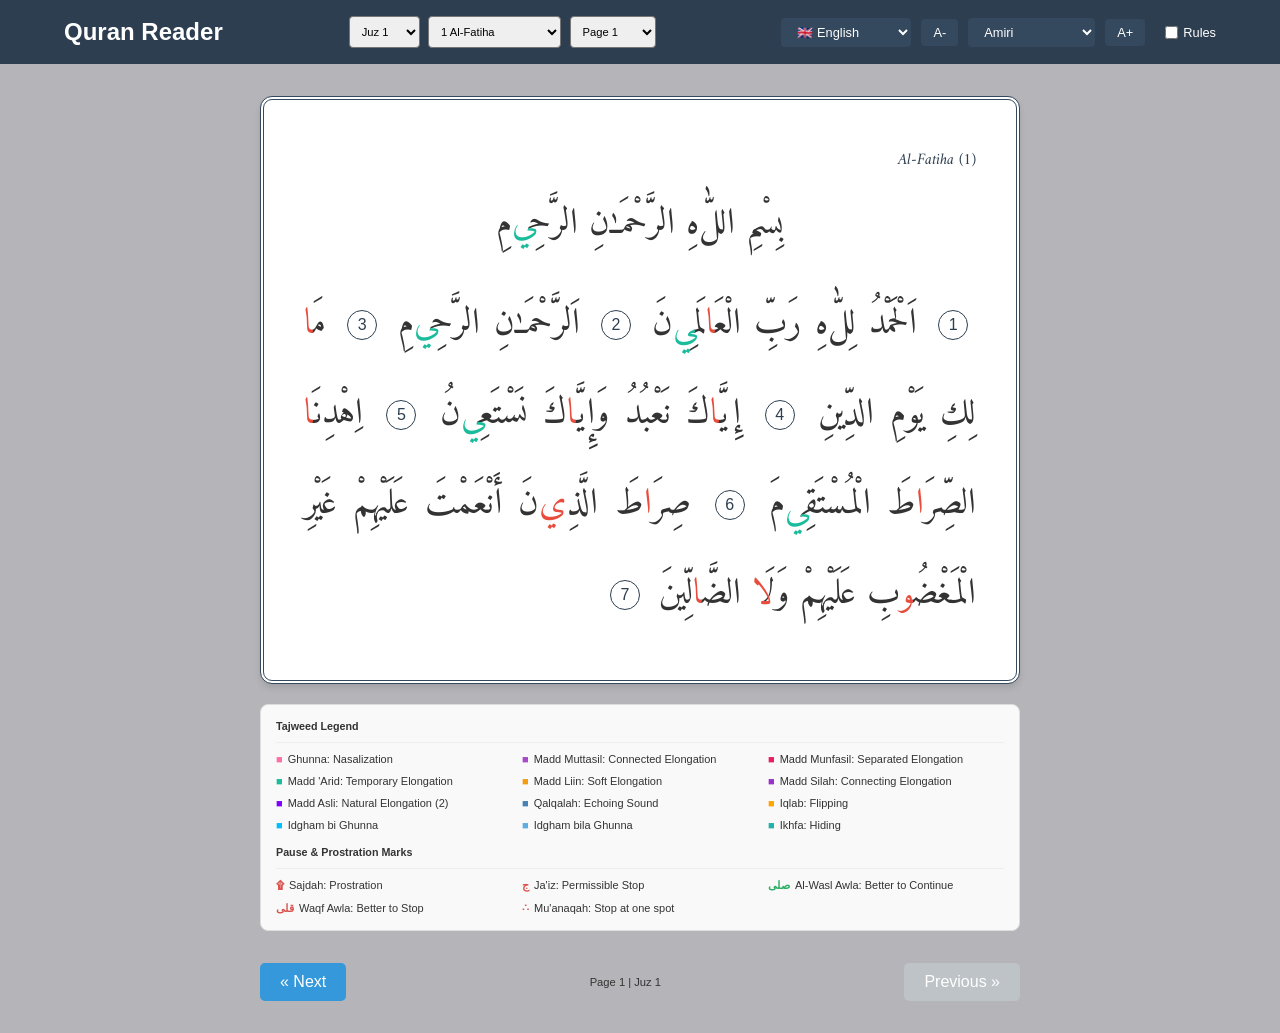
==== i.html @ 85f28890 "first commit" ====
<!DOCTYPE html>
<html lang="en">
<head>
  <meta charset="UTF-8">
  <meta name="viewport" content="width=device-width, initial-scale=1.0">
  <title>Quran Reader</title>
  <link rel="stylesheet" href="style.css">
  <link rel="preconnect" href="https://fonts.googleapis.com">
  <link rel="preconnect" href="https://fonts.gstatic.com" crossorigin>
  <link href="https://fonts.googleapis.com/css2?family=Scheherazade+New:wght@400;700&display=swap" rel="stylesheet">

</head>
<body>

<header class="navbar">
  <div class="logo">Quran Reader</div>
  <nav>
    <select id="juzSelect" title="Select Juz"></select>
    <select id="surahSelect">
      <option>Loading...</option>
    </select>
    <select id="pageSelect" title="Select Page"></select>
  </nav>
</header>

<main class="container">
  <div id="quran-display" class="quran-text">
    <!-- Verses will be loaded here -->
  </div>

  <div class="pagination">
    <button id="prevBtn">Previous Page &raquo;</button>
    <span id="pageInfo"></span>
    <button id="nextBtn">&laquo; Next Page</button>
  </div>
</main>

<script src="page-data.js"></script>
<script src="tr.js"></script>
<script src="q.js"></script>
<script src="script.js"></script>
</body>
</html>
---- style.css ----
/* Basic Reset */
* {
  margin: 0;
  padding: 0;
  box-sizing: border-box;
}

body {
  background-color: #b4b4b9;
  color: #333;
  font-family: 'Segoe UI', Tahoma, Geneva, Verdana, sans-serif;
}

/* Flexbox Navbar */
.navbar {
  display: flex;
  justify-content: space-between;
  align-items: center;
  padding: 1rem 5%;
  background-color: #2c3e50;
  color: white;
}

.logo {
  font-size: 1.5rem;
  font-weight: bold;
}

#surahSelect, #juzSelect, #pageSelect {
  padding: 8px;
  border-radius: 4px;
  font-size: .7rem;
  margin: 0 2px;
}

/* Settings Controls */
.settings-container {
  display: flex;
  align-items: center;
  gap: 10px;
}

.settings-container button, .settings-container select {
  padding: 6px 12px;
  border-radius: 4px;
  border: none;
  font-size: 0.8rem;
  cursor: pointer;
  background-color: #34495e;
  color: white;
}

/* Main Container */
.container {
  max-width: 800px;
  margin: 2rem auto;
  padding: 0 20px;
}

/* Quran Text Styling */
.quran-text {
  background: white;
  padding: 40px;
  border-radius: 12px;
  box-shadow: 0 4px 6px rgba(0,0,0,0.1);
  direction: rtl; /* Right-to-left for Arabic */
  text-align: justify; /* Justify for continuous flow */
  min-height: 400px; /* Ensure a consistent height */
  border: 4px double #34495e; /* Classic double border for a framed look */
}

.quran-content {
  line-height: 2.5;
}

.verse-number {
  display: inline-block;
  font-size: 16px;
  color: #2c3e50;
  border: 1px solid #2c3e50;
  border-radius: 50%;
  min-width: 30px;
  height: 30px;
  text-align: center;
  line-height: 28px;
  margin: 0 8px;
  font-family: sans-serif;
  vertical-align: middle;
}

.surah-header {
  font-size: 1.0rem;
  color: #2c3e50;
  font-style: italic;
}

/* Pagination Controls */
.pagination {
  display: flex;
  justify-content: space-between;
  align-items: center;
  margin-top: 2rem;
}

.pagination button {
  padding: 10px 20px;
  border: none;
  background-color: #3498db;
  color: white;
  border-radius: 5px;
  cursor: pointer;
  font-size: 1rem;
}

.pagination button:disabled {
  background-color: #bdc3c7;
  cursor: not-allowed;
}

#pageInfo {
  /*font-weight: bold;*/
  font-size: 0.7rem;
}


/* --- Tajweed Rule Colors --- */
.tajweed-ghunna {
  color: #16a085; /* Green - Nasalization */
}

.tajweed-madd-muttasil {
  color: #A64AC9; /* Purple - Connected Elongation */
}

.tajweed-madd-munfasil {
  color: #E91E63; /* Pink - Separated Elongation */
}

.tajweed-madd-arid {
  color: #1ABC9C; /* Teal - Temporary Elongation */
}

.tajweed-madd-asli {
  color: #e74c3c; /* Lighter Red - Natural Elongation */
}

.tajweed-madd-liin {
  color: #F39C12; /* Orange - Soft Elongation */
}

.tajweed-madd-silah {
  color: #9932CC; /* DarkOrchid - Connecting Elongation */
}

.tajweed-qalqalah {
  color: #2980b9; /* Blue - Echoing */
}

.tajweed-ikhfa {
  color: #d35400; /* Orange - Hiding */
}

.tajweed-idgham-bi-ghunna {
  color: #00BFFF; /* DeepSkyBlue - Merging with nasalization */
}

.tajweed-idgham-bila-ghunna {
  color: #5DADE2; /* Lighter Blue - Merging without nasalization */
}

.tajweed-iqlab {
  color: #8e44ad; /* Purple - Conversion */
}

/* --- Waqf & Sajdah Signs --- */
.waqf-sign {
  font-size: 0.4em;
  top: -2em;
  position: relative;
  padding: 2px;
  opacity: 0;
  transition: opacity 0.3s ease;
  border-radius: 5px;
  border: 1px solid;
  margin-left: 10px;
}

.show-abbreviations .waqf-sign {
  opacity: 1;
}

/* Specific colors for each waqf type */
.waqf-lazim {
  color: #D9534F; /* Red - Mandatory Stop */
}

.waqf-jaiz {
  color: #D9534F; /* Red - Permissible Stop */
}

.waqf-continue {
  color: #27ae60; /* Green - Better to Continue */
}

.waqf-awla {
  color: #D9534F; /* Red - Better to Stop */
}

.waqf-muanaqah {
  color: #D9534F; /* Red - Stop at one spot */
}

.sajdah-sign {
  color: #D9534F; /* Same red for consistency */
  font-weight: bold;
  vertical-align: middle;
}

/* --- Tajweed Abbreviations in Text (Toggled by JS) --- */
[class^="tajweed-"] {
  position: relative;
}

[class^="tajweed-"]::after {
  position: absolute;
  bottom: -5px; /* Position below the letter, accounting for descenders */
  left: 50%;
  transform: translateX(-50%);
  font-size: 9px;
  font-family: sans-serif;
  font-weight: normal;
  opacity: 0;
  transition: opacity 0.3s ease;
  pointer-events: none;
  line-height: 1;
  white-space: nowrap;
}

/* Show abbreviations when toggle is on */
.show-abbreviations [class^="tajweed-"]::after {
  opacity: 0.7;
}

/* Abbreviation content and colors matching their rules */
/* Using CSS variables for dynamic content */
:root {
  --abbr-ghunna: "Gh";
  --abbr-madd-muttasil: "MM";
  --abbr-madd-munfasil: "Mn";
  --abbr-madd-arid: "A";
  --abbr-madd-liin: "ML";
  --abbr-madd-silah: "MS";
  --abbr-madd-asli: "MA";
  --abbr-qalqalah: "Q";
  --abbr-iqlab: "Iq";
  --abbr-idgham-ghunna: "IdG";
  --abbr-idgham-bila: "IdB";
  --abbr-ikhfa: "Ik";
}

.tajweed-ghunna::after {
  content: var(--abbr-ghunna);
  color: #16a085;
}

.tajweed-madd-muttasil::after {
  content: var(--abbr-madd-muttasil);
  color: #A64AC9;
}
.tajweed-madd-munfasil::after {
  content: var(--abbr-madd-munfasil);
  color: #E91E63;
}
.tajweed-madd-arid::after {
  content: var(--abbr-madd-arid);
  color: #1ABC9C;
}
.tajweed-madd-liin::after {
  content: var(--abbr-madd-liin);
  color: #F39C12;
}
.tajweed-madd-silah::after {
  content: var(--abbr-madd-silah);
  color: #9932CC;
}
.tajweed-madd-asli::after {
  content: var(--abbr-madd-asli);
  color: #e74c3c;
}
.tajweed-qalqalah::after {
  content: var(--abbr-qalqalah);
  color: #2980b9;
}
.tajweed-iqlab::after {
  content: var(--abbr-iqlab);
  color: #8e44ad;
}
.tajweed-idgham-bi-ghunna::after {
  content: var(--abbr-idgham-ghunna);
  color: #00BFFF;
}
.tajweed-idgham-bila-ghunna::after {
  content: var(--abbr-idgham-bila);
  color: #5DADE2;
}
.tajweed-ikhfa::after {
  content: var(--abbr-ikhfa);
  color: #d35400;
}

#abbrLabel {
  margin-Left : 5px;
  cursor: pointer;
  font-size: .8rem;
}
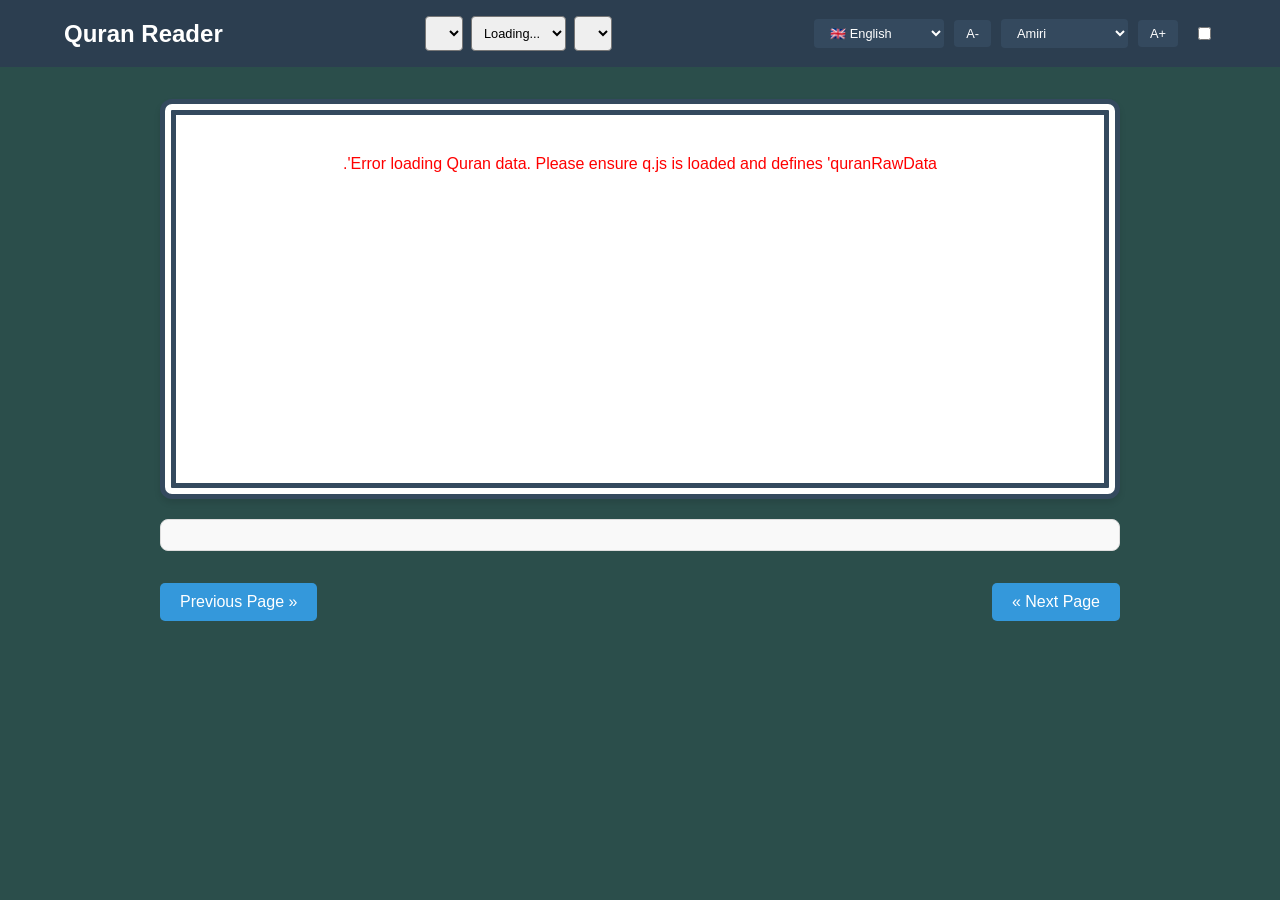
==== commit 67467357: "first commit" ====
--- a/i.html
+++ b/i.html
@@ -35,9 +35,9 @@
   </div>
 </main>
 
-<script src="page-data.js"></script>
 <script src="tr.js"></script>
-<script src="q.js"></script>
+<script src="surahs.js"></script>
+<script src="tajweed.js"></script>
 <script src="script.js"></script>
 </body>
 </html>
--- a/style.css
+++ b/style.css
@@ -6,7 +6,7 @@
 }
 
 body {
-  background-color: #b4b4b9;
+  background-color: #2b4e4b;
   color: #333;
   font-family: 'Segoe UI', Tahoma, Geneva, Verdana, sans-serif;
 }
@@ -29,7 +29,7 @@
 #surahSelect, #juzSelect, #pageSelect {
   padding: 8px;
   border-radius: 4px;
-  font-size: .7rem;
+  font-size: .8rem;
   margin: 0 2px;
 }
 
@@ -52,7 +52,7 @@
 
 /* Main Container */
 .container {
-  max-width: 800px;
+  max-width: 1000px;
   margin: 2rem auto;
   padding: 0 20px;
 }
@@ -66,11 +66,31 @@
   direction: rtl; /* Right-to-left for Arabic */
   text-align: justify; /* Justify for continuous flow */
   min-height: 400px; /* Ensure a consistent height */
-  border: 4px double #34495e; /* Classic double border for a framed look */
+  border: 1rem #34495e double;
 }
 
 .quran-content {
   line-height: 2.5;
+  /* Standard standard ligatures + contextual alternates */
+  font-variant-ligatures: common-ligatures contextual;
+
+  /* Force specific Arabic OpenType features */
+  /* 'mkmk' = Mark to Mark positioning (CRITICAL for stacked diacritics) */
+  /* 'ccmp' = Glyph Composition/Decomposition */
+  font-feature-settings: "kern" 1, "liga" 1, "calt" 1, "mkmk" 1, "ccmp" 1,  "rlig" 1, "mark" 1;
+
+  /* Ensure the browser doesn't try to synthesize bold/italic, which breaks shaping */
+  font-synthesis: none;
+
+  /* Force high-quality text rendering */
+  text-rendering: optimizeLegibility;
+
+  /* 2. Language & Direction (Crucial for shaping) */
+  direction: rtl;
+  unicode-bidi: isolate;
+
+  /* 4. Rendering Stability */
+  -webkit-font-smoothing: antialiased;
 }
 
 .verse-number {
@@ -122,12 +142,19 @@
   font-size: 0.7rem;
 }
 
-
 /* --- Tajweed Rule Colors --- */
 .tajweed-ghunna {
   color: #16a085; /* Green - Nasalization */
 }
 
+.tajweed-ghunna-ikhfa-shafawi {
+  color: #16a085; /* Green - Nasalization */
+}
+
+.tajweed-ghunna-idgam-mithlayn {
+  color: #16a085; /* Green - Nasalization */
+}
+
 .tajweed-madd-muttasil {
   color: #A64AC9; /* Purple - Connected Elongation */
 }
@@ -148,8 +175,8 @@
   color: #F39C12; /* Orange - Soft Elongation */
 }
 
-.tajweed-madd-silah {
-  color: #9932CC; /* DarkOrchid - Connecting Elongation */
+.tajweed-madd-lazim {
+  color: #c0392b;
 }
 
 .tajweed-qalqalah {
@@ -172,20 +199,39 @@
   color: #8e44ad; /* Purple - Conversion */
 }
 
+.tajweed-qasr {
+  color: #b4b4b9;
+}
+
+.tajweed-silah {
+  color: #7ea24b;
+}
+
+.tajweed-madd-silah {
+  color: #9932CC;
+}
+
+.tajweed-ikhfa-shafawi {
+  color: #e67e22; /* Orange */
+}
+
 /* --- Waqf & Sajdah Signs --- */
 .waqf-sign {
-  font-size: 0.4em;
-  top: -2em;
+  font-size: 0.75em;
   position: relative;
-  padding: 2px;
-  opacity: 0;
-  transition: opacity 0.3s ease;
-  border-radius: 5px;
-  border: 1px solid;
-  margin-left: 10px;
-}
-
-.show-abbreviations .waqf-sign {
+  font-family: 'Amiri', 'Traditional Arabic', serif;
+}
+
+/* Specific colors based on your legend */
+.waqf-lazim, .waqf-awla, .waqf-jaiz, .waqf-muanaqah {
+  color: red; /* Stopping signs in Red */
+}
+
+.waqf-continue {
+  color: green; /* Sila (Better to continue) in Green */
+}
+
+.show-abbreviations {
   opacity: 1;
 }
 
@@ -226,7 +272,7 @@
   bottom: -5px; /* Position below the letter, accounting for descenders */
   left: 50%;
   transform: translateX(-50%);
-  font-size: 9px;
+  font-size: .5rem;
   font-family: sans-serif;
   font-weight: normal;
   opacity: 0;
@@ -249,13 +295,15 @@
   --abbr-madd-munfasil: "Mn";
   --abbr-madd-arid: "A";
   --abbr-madd-liin: "ML";
-  --abbr-madd-silah: "MS";
+  --abbr-madd-silah: "S";
+  --abbr-madd-lazim: "Lz";
   --abbr-madd-asli: "MA";
   --abbr-qalqalah: "Q";
   --abbr-iqlab: "Iq";
   --abbr-idgham-ghunna: "IdG";
   --abbr-idgham-bila: "IdB";
   --abbr-ikhfa: "Ik";
+  --abbr-qasr: "Qsr";
 }
 
 .tajweed-ghunna::after {
@@ -263,6 +311,16 @@
   color: #16a085;
 }
 
+.tajweed-ghunna-ikhfa-shafawi::after {
+  content: attr(data-label);
+  color: #16a085;
+}
+
+.tajweed-ghunna-idgam-mithlayn::after {
+  content: attr(data-label);
+  color: #16a085;
+}
+
 .tajweed-madd-muttasil::after {
   content: var(--abbr-madd-muttasil);
   color: #A64AC9;
@@ -283,6 +341,11 @@
   content: var(--abbr-madd-silah);
   color: #9932CC;
 }
+
+.tajweed-madd-lazim::after {
+  content: var(--abbr-madd-lazim);
+  color: #c0392b;
+}
 .tajweed-madd-asli::after {
   content: var(--abbr-madd-asli);
   color: #e74c3c;
@@ -306,6 +369,20 @@
 .tajweed-ikhfa::after {
   content: var(--abbr-ikhfa);
   color: #d35400;
+}
+
+.tajweed-qasr::after {
+  content: var(--abbr-qasr);
+  color: inherit;
+}
+
+.tajweed-silah::after {
+  content: attr(data-label);
+}
+
+.tajweed-ikhfa-shafawi::after {
+  content: attr(data-label);
+  color: orange;
 }
 
 #abbrLabel {
@@ -313,3 +390,15 @@
   cursor: pointer;
   font-size: .8rem;
 }
+
+.silent-letter {
+  color: #b4b4b9;
+}
+
+#tajweed-legend {
+  margin-top: 20px;
+  padding: 15px;
+  border: 1px solid #ddd;
+  border-radius: 8px;
+  background-color: #f9f9f9;
+}
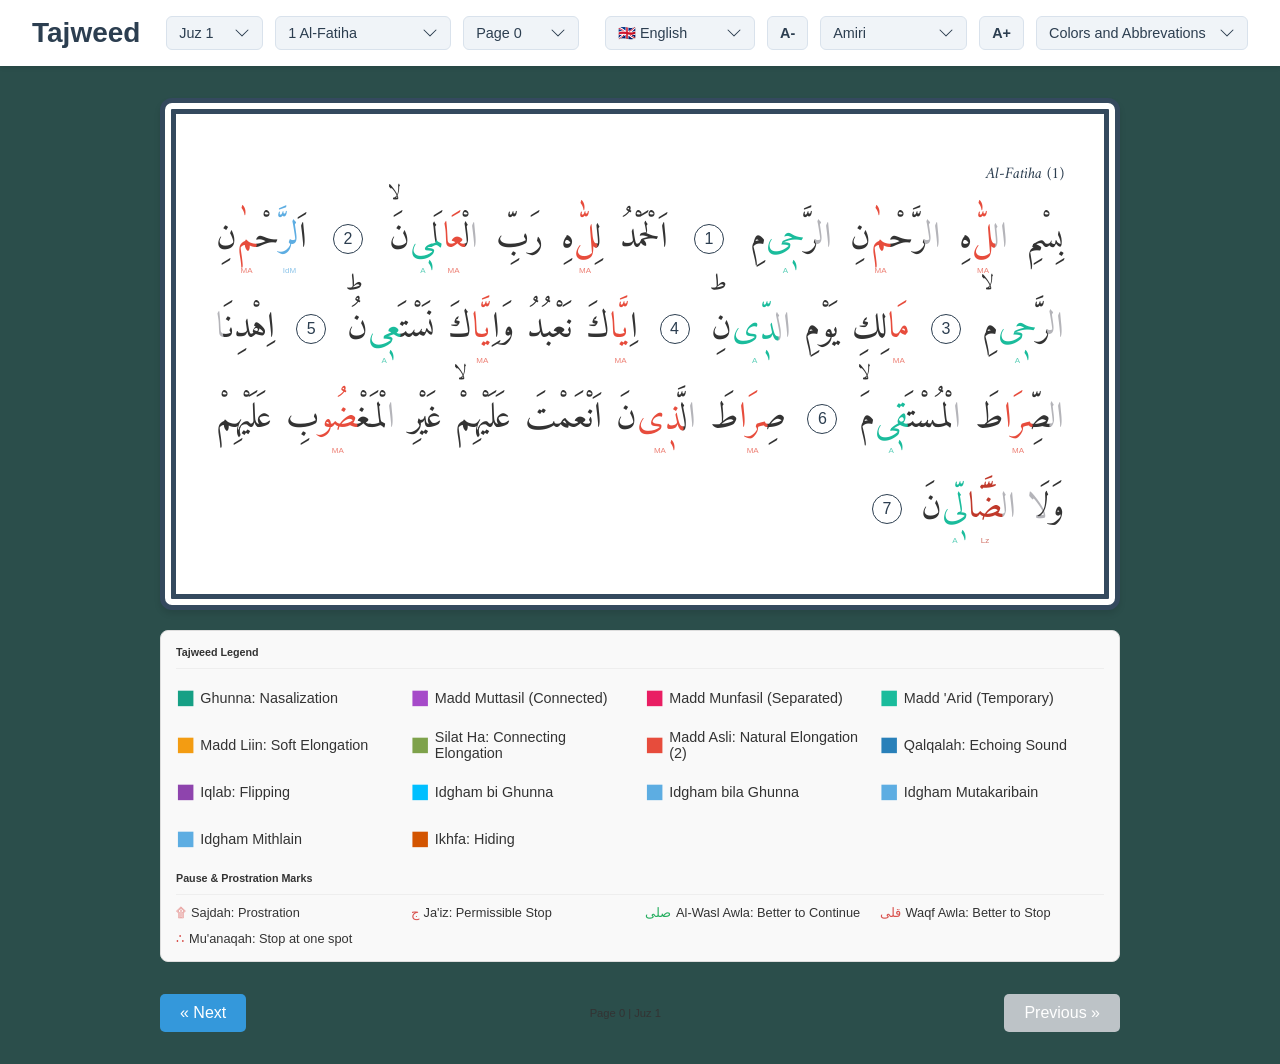
==== commit de64b7d0: "init" ====
--- a/i.html
+++ b/i.html
@@ -3,7 +3,7 @@
 <head>
   <meta charset="UTF-8">
   <meta name="viewport" content="width=device-width, initial-scale=1.0">
-  <title>Quran Reader</title>
+  <title>Quran</title>
   <link rel="stylesheet" href="style.css">
   <link rel="preconnect" href="https://fonts.googleapis.com">
   <link rel="preconnect" href="https://fonts.gstatic.com" crossorigin>
@@ -13,7 +13,7 @@
 <body>
 
 <header class="navbar">
-  <div class="logo">Quran Reader</div>
+  <div class="logo" id="appTitle">Quran</div>
   <nav>
     <select id="juzSelect" title="Select Juz"></select>
     <select id="surahSelect">
--- a/style.css
+++ b/style.css
@@ -11,43 +11,76 @@
   font-family: 'Segoe UI', Tahoma, Geneva, Verdana, sans-serif;
 }
 
-/* Flexbox Navbar */
+/* --- Navbar --- */
 .navbar {
   display: flex;
   justify-content: space-between;
   align-items: center;
-  padding: 1rem 5%;
-  background-color: #2c3e50;
-  color: white;
-}
-
-.logo {
-  font-size: 1.5rem;
-  font-weight: bold;
-}
-
-#surahSelect, #juzSelect, #pageSelect {
-  padding: 8px;
-  border-radius: 4px;
-  font-size: .8rem;
-  margin: 0 2px;
-}
-
-/* Settings Controls */
-.settings-container {
+  padding: 1rem 2rem;
+  background-color: #ffffff;
+  color: #2c3e50;
+  box-shadow: 0 2px 4px rgba(0, 0, 0, 0.1);
+  position: sticky;
+  top: 0;
+  z-index: 1000;
+  flex-wrap: wrap; /* For responsiveness */
+  gap: 1rem;
+}
+
+.navbar .logo {
+  font-size: 1.75rem;
+  font-weight: 700;
+  color: #2c3e50;
+}
+
+.navbar nav,
+.navbar .settings-container {
   display: flex;
   align-items: center;
-  gap: 10px;
-}
-
-.settings-container button, .settings-container select {
-  padding: 6px 12px;
-  border-radius: 4px;
-  border: none;
-  font-size: 0.8rem;
+  gap: 0.75rem;
+  flex-wrap: wrap; /* Allow controls to wrap on smaller screens */
+}
+
+/* Common style for all selects and buttons in navbar */
+.navbar select,
+.navbar button {
+  background-color: #f0f4f8;
+  color: #2c3e50;
+  border: 1px solid #d9e2ec;
+  border-radius: 6px;
+  padding: 0.5rem 0.75rem;
+  font-size: 0.9rem;
+  font-family: inherit;
   cursor: pointer;
-  background-color: #34495e;
-  color: white;
+  transition: background-color 0.2s ease, box-shadow 0.2s ease, border-color 0.2s ease;
+  -webkit-appearance: none;
+   -moz-appearance: none;
+        appearance: none;
+}
+
+.navbar select {
+    background-image: url("data:image/svg+xml,%3Csvg xmlns='http://www.w3.org/2000/svg' width='16' height='16' fill='%232c3e50' viewBox='0 0 16 16'%3E%3Cpath fill-rule='evenodd' d='M1.646 4.646a.5.5 0 0 1 .708 0L8 10.293l5.646-5.647a.5.5 0 0 1 .708.708l-6 6a.5.5 0 0 1-.708 0l-6-6a.5.5 0 0 1 0-.708z'/%3E%3C/svg%3E");
+    background-repeat: no-repeat;
+    background-position: right 0.75rem center;
+    padding-right: 2.5rem; /* Make space for arrow */
+}
+
+.navbar select:hover,
+.navbar button:hover {
+  background-color: #e4e9f0;
+  border-color: #c8d3e0;
+}
+
+.navbar select:focus,
+.navbar button:focus {
+  outline: none;
+  box-shadow: 0 0 0 3px rgba(44, 62, 80, 0.2);
+  border-color: #3498db;
+}
+
+/* Specific button styles */
+.navbar button {
+  font-weight: 600;
 }
 
 /* Main Container */
@@ -160,7 +193,7 @@
 }
 
 .tajweed-madd-munfasil {
-  color: #E91E63; /* Pink - Separated Elongation */
+  color: #e290ab; /* Pink - Separated Elongation */
 }
 
 .tajweed-madd-arid {
@@ -184,7 +217,7 @@
 }
 
 .tajweed-ikhfa {
-  color: #d35400; /* Orange - Hiding */
+  color: #d0a386; /* Orange - Hiding */
 }
 
 .tajweed-idgham-bi-ghunna {
@@ -195,6 +228,14 @@
   color: #5DADE2; /* Lighter Blue - Merging without nasalization */
 }
 
+.tajweed-idgham-mutakaribain {
+  color: #5DADE2;
+}
+
+.tajweed-idgham-mithlain {
+  color: #5DADE2;
+}
+
 .tajweed-iqlab {
   color: #8e44ad; /* Purple - Conversion */
 }
@@ -203,12 +244,8 @@
   color: #b4b4b9;
 }
 
-.tajweed-silah {
+.tajweed-silat-ha {
   color: #7ea24b;
-}
-
-.tajweed-madd-silah {
-  color: #9932CC;
 }
 
 .tajweed-ikhfa-shafawi {
@@ -295,13 +332,15 @@
   --abbr-madd-munfasil: "Mn";
   --abbr-madd-arid: "A";
   --abbr-madd-liin: "ML";
-  --abbr-madd-silah: "S";
+  --abbr-silat-ha: "S";
   --abbr-madd-lazim: "Lz";
   --abbr-madd-asli: "MA";
   --abbr-qalqalah: "Q";
   --abbr-iqlab: "Iq";
   --abbr-idgham-ghunna: "IdG";
   --abbr-idgham-bila: "IdB";
+  --abbr-idgham-mutakaribain: "IdM";
+  --abbr-idgham-mithlain: "Idm";
   --abbr-ikhfa: "Ik";
   --abbr-qasr: "Qsr";
 }
@@ -337,9 +376,9 @@
   content: var(--abbr-madd-liin);
   color: #F39C12;
 }
-.tajweed-madd-silah::after {
-  content: var(--abbr-madd-silah);
-  color: #9932CC;
+.tajweed-silat-ha::after {
+  content: var(--abbr-silat-ha);
+  color: #7ea24b;
 }
 
 .tajweed-madd-lazim::after {
@@ -366,6 +405,16 @@
   content: var(--abbr-idgham-bila);
   color: #5DADE2;
 }
+.tajweed-idgham-mutakaribain::after {
+  content: var(--abbr-idgham-mutakaribain);
+  color: #5DADE2;
+}
+
+.tajweed-idgham-mithlain::after {
+  content: var(--abbr-idgham-mithlain);
+  color: #5DADE2;
+}
+
 .tajweed-ikhfa::after {
   content: var(--abbr-ikhfa);
   color: #d35400;
@@ -374,10 +423,6 @@
 .tajweed-qasr::after {
   content: var(--abbr-qasr);
   color: inherit;
-}
-
-.tajweed-silah::after {
-  content: attr(data-label);
 }
 
 .tajweed-ikhfa-shafawi::after {
@@ -392,7 +437,12 @@
 }
 
 .silent-letter {
-  color: #b4b4b9;
+  color: #b4b4b9 !important;
+}
+
+/* If a silent letter ever ends up with an abbreviation pseudo-element, suppress it */
+.silent-letter::after {
+  content: none !important;
 }
 
 #tajweed-legend {
@@ -402,3 +452,7 @@
   border-radius: 8px;
   background-color: #f9f9f9;
 }
+
+.hidden-char {
+    display: none;
+}
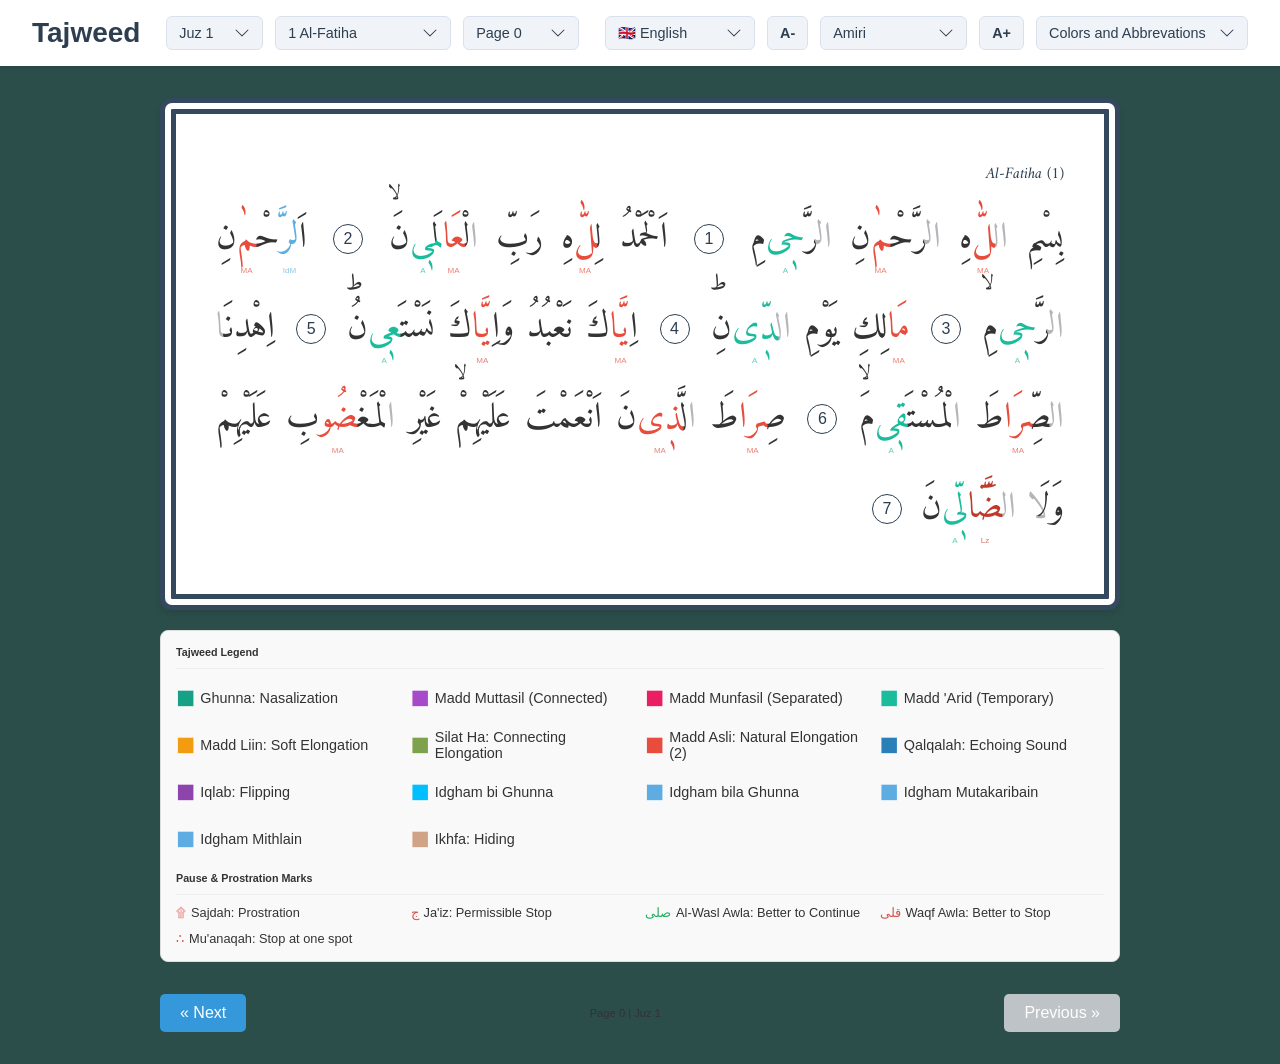
==== commit 3f00e297: "init" ====
--- a/i.html
+++ b/i.html
@@ -1,38 +1,38 @@
 <!DOCTYPE html>
 <html lang="en">
 <head>
-  <meta charset="UTF-8">
-  <meta name="viewport" content="width=device-width, initial-scale=1.0">
-  <title>Quran</title>
-  <link rel="stylesheet" href="style.css">
-  <link rel="preconnect" href="https://fonts.googleapis.com">
-  <link rel="preconnect" href="https://fonts.gstatic.com" crossorigin>
-  <link href="https://fonts.googleapis.com/css2?family=Scheherazade+New:wght@400;700&display=swap" rel="stylesheet">
+    <meta charset="UTF-8">
+    <meta name="viewport" content="width=device-width, initial-scale=1.0">
+    <title>Quran</title>
+    <link rel="stylesheet" href="style.css">
+    <link rel="preconnect" href="https://fonts.googleapis.com">
+    <link rel="preconnect" href="https://fonts.gstatic.com" crossorigin>
+    <link href="https://fonts.googleapis.com/css2?family=Scheherazade+New:wght@400;700&display=swap" rel="stylesheet">
 
 </head>
 <body>
 
 <header class="navbar">
-  <div class="logo" id="appTitle">Quran</div>
-  <nav>
-    <select id="juzSelect" title="Select Juz"></select>
-    <select id="surahSelect">
-      <option>Loading...</option>
-    </select>
-    <select id="pageSelect" title="Select Page"></select>
-  </nav>
+    <div class="logo" id="appTitle">Quran</div>
+    <nav>
+        <select id="juzSelect" title="Select Juz"></select>
+        <select id="surahSelect">
+            <option>Loading...</option>
+        </select>
+        <select id="pageSelect" title="Select Page"></select>
+    </nav>
 </header>
 
 <main class="container">
-  <div id="quran-display" class="quran-text">
-    <!-- Verses will be loaded here -->
-  </div>
+    <div id="quran-display" class="quran-text">
+        <!-- Verses will be loaded here -->
+    </div>
 
-  <div class="pagination">
-    <button id="prevBtn">Previous Page &raquo;</button>
-    <span id="pageInfo"></span>
-    <button id="nextBtn">&laquo; Next Page</button>
-  </div>
+    <div class="pagination">
+        <button id="prevBtn">Previous Page &raquo;</button>
+        <span id="pageInfo"></span>
+        <button id="nextBtn">&laquo; Next Page</button>
+    </div>
 </main>
 
 <script src="tr.js"></script>
--- a/style.css
+++ b/style.css
@@ -1,61 +1,61 @@
 /* Basic Reset */
 * {
-  margin: 0;
-  padding: 0;
-  box-sizing: border-box;
+    margin: 0;
+    padding: 0;
+    box-sizing: border-box;
 }
 
 body {
-  background-color: #2b4e4b;
-  color: #333;
-  font-family: 'Segoe UI', Tahoma, Geneva, Verdana, sans-serif;
+    background-color: #2b4e4b;
+    color: #333;
+    font-family: 'Segoe UI', Tahoma, Geneva, Verdana, sans-serif;
 }
 
 /* --- Navbar --- */
 .navbar {
-  display: flex;
-  justify-content: space-between;
-  align-items: center;
-  padding: 1rem 2rem;
-  background-color: #ffffff;
-  color: #2c3e50;
-  box-shadow: 0 2px 4px rgba(0, 0, 0, 0.1);
-  position: sticky;
-  top: 0;
-  z-index: 1000;
-  flex-wrap: wrap; /* For responsiveness */
-  gap: 1rem;
+    display: flex;
+    justify-content: space-between;
+    align-items: center;
+    padding: 1rem 2rem;
+    background-color: #ffffff;
+    color: #2c3e50;
+    box-shadow: 0 2px 4px rgba(0, 0, 0, 0.1);
+    position: sticky;
+    top: 0;
+    z-index: 1000;
+    flex-wrap: wrap; /* For responsiveness */
+    gap: 1rem;
 }
 
 .navbar .logo {
-  font-size: 1.75rem;
-  font-weight: 700;
-  color: #2c3e50;
+    font-size: 1.75rem;
+    font-weight: 700;
+    color: #2c3e50;
 }
 
 .navbar nav,
 .navbar .settings-container {
-  display: flex;
-  align-items: center;
-  gap: 0.75rem;
-  flex-wrap: wrap; /* Allow controls to wrap on smaller screens */
+    display: flex;
+    align-items: center;
+    gap: 0.75rem;
+    flex-wrap: wrap; /* Allow controls to wrap on smaller screens */
 }
 
 /* Common style for all selects and buttons in navbar */
 .navbar select,
 .navbar button {
-  background-color: #f0f4f8;
-  color: #2c3e50;
-  border: 1px solid #d9e2ec;
-  border-radius: 6px;
-  padding: 0.5rem 0.75rem;
-  font-size: 0.9rem;
-  font-family: inherit;
-  cursor: pointer;
-  transition: background-color 0.2s ease, box-shadow 0.2s ease, border-color 0.2s ease;
-  -webkit-appearance: none;
-   -moz-appearance: none;
-        appearance: none;
+    background-color: #f0f4f8;
+    color: #2c3e50;
+    border: 1px solid #d9e2ec;
+    border-radius: 6px;
+    padding: 0.5rem 0.75rem;
+    font-size: 0.9rem;
+    font-family: inherit;
+    cursor: pointer;
+    transition: background-color 0.2s ease, box-shadow 0.2s ease, border-color 0.2s ease;
+    -webkit-appearance: none;
+    -moz-appearance: none;
+    appearance: none;
 }
 
 .navbar select {
@@ -67,390 +67,400 @@
 
 .navbar select:hover,
 .navbar button:hover {
-  background-color: #e4e9f0;
-  border-color: #c8d3e0;
+    background-color: #e4e9f0;
+    border-color: #c8d3e0;
 }
 
 .navbar select:focus,
 .navbar button:focus {
-  outline: none;
-  box-shadow: 0 0 0 3px rgba(44, 62, 80, 0.2);
-  border-color: #3498db;
+    outline: none;
+    box-shadow: 0 0 0 3px rgba(44, 62, 80, 0.2);
+    border-color: #3498db;
 }
 
 /* Specific button styles */
 .navbar button {
-  font-weight: 600;
+    font-weight: 600;
 }
 
 /* Main Container */
 .container {
-  max-width: 1000px;
-  margin: 2rem auto;
-  padding: 0 20px;
+    max-width: 1000px;
+    margin: 2rem auto;
+    padding: 0 20px;
 }
 
 /* Quran Text Styling */
 .quran-text {
-  background: white;
-  padding: 40px;
-  border-radius: 12px;
-  box-shadow: 0 4px 6px rgba(0,0,0,0.1);
-  direction: rtl; /* Right-to-left for Arabic */
-  text-align: justify; /* Justify for continuous flow */
-  min-height: 400px; /* Ensure a consistent height */
-  border: 1rem #34495e double;
+    background: white;
+    padding: 40px;
+    border-radius: 12px;
+    box-shadow: 0 4px 6px rgba(0, 0, 0, 0.1);
+    direction: rtl; /* Right-to-left for Arabic */
+    text-align: justify; /* Justify for continuous flow */
+    min-height: 400px; /* Ensure a consistent height */
+    border: 1rem #34495e double;
 }
 
 .quran-content {
-  line-height: 2.5;
-  /* Standard standard ligatures + contextual alternates */
-  font-variant-ligatures: common-ligatures contextual;
-
-  /* Force specific Arabic OpenType features */
-  /* 'mkmk' = Mark to Mark positioning (CRITICAL for stacked diacritics) */
-  /* 'ccmp' = Glyph Composition/Decomposition */
-  font-feature-settings: "kern" 1, "liga" 1, "calt" 1, "mkmk" 1, "ccmp" 1,  "rlig" 1, "mark" 1;
-
-  /* Ensure the browser doesn't try to synthesize bold/italic, which breaks shaping */
-  font-synthesis: none;
-
-  /* Force high-quality text rendering */
-  text-rendering: optimizeLegibility;
-
-  /* 2. Language & Direction (Crucial for shaping) */
-  direction: rtl;
-  unicode-bidi: isolate;
-
-  /* 4. Rendering Stability */
-  -webkit-font-smoothing: antialiased;
+    line-height: 2.5;
+    /* Standard standard ligatures + contextual alternates */
+    font-variant-ligatures: common-ligatures contextual;
+
+    /* Force specific Arabic OpenType features */
+    /* 'mkmk' = Mark to Mark positioning (CRITICAL for stacked diacritics) */
+    /* 'ccmp' = Glyph Composition/Decomposition */
+    font-feature-settings: "kern" 1, "liga" 1, "calt" 1, "mkmk" 1, "ccmp" 1, "rlig" 1, "mark" 1;
+
+    /* Ensure the browser doesn't try to synthesize bold/italic, which breaks shaping */
+    font-synthesis: none;
+
+    /* Force high-quality text rendering */
+    text-rendering: optimizeLegibility;
+
+    /* 2. Language & Direction (Crucial for shaping) */
+    direction: rtl;
+    unicode-bidi: isolate;
+
+    /* 4. Rendering Stability */
+    -webkit-font-smoothing: antialiased;
 }
 
 .verse-number {
-  display: inline-block;
-  font-size: 16px;
-  color: #2c3e50;
-  border: 1px solid #2c3e50;
-  border-radius: 50%;
-  min-width: 30px;
-  height: 30px;
-  text-align: center;
-  line-height: 28px;
-  margin: 0 8px;
-  font-family: sans-serif;
-  vertical-align: middle;
+    display: inline-block;
+    font-size: 16px;
+    color: #2c3e50;
+    border: 1px solid #2c3e50;
+    border-radius: 50%;
+    min-width: 30px;
+    height: 30px;
+    text-align: center;
+    line-height: 28px;
+    margin: 0 8px;
+    font-family: sans-serif;
+    vertical-align: middle;
 }
 
 .surah-header {
-  font-size: 1.0rem;
-  color: #2c3e50;
-  font-style: italic;
+    font-size: 1.0rem;
+    color: #2c3e50;
+    font-style: italic;
 }
 
 /* Pagination Controls */
 .pagination {
-  display: flex;
-  justify-content: space-between;
-  align-items: center;
-  margin-top: 2rem;
+    display: flex;
+    justify-content: space-between;
+    align-items: center;
+    margin-top: 2rem;
 }
 
 .pagination button {
-  padding: 10px 20px;
-  border: none;
-  background-color: #3498db;
-  color: white;
-  border-radius: 5px;
-  cursor: pointer;
-  font-size: 1rem;
+    padding: 10px 20px;
+    border: none;
+    background-color: #3498db;
+    color: white;
+    border-radius: 5px;
+    cursor: pointer;
+    font-size: 1rem;
 }
 
 .pagination button:disabled {
-  background-color: #bdc3c7;
-  cursor: not-allowed;
+    background-color: #bdc3c7;
+    cursor: not-allowed;
 }
 
 #pageInfo {
-  /*font-weight: bold;*/
-  font-size: 0.7rem;
+    /*font-weight: bold;*/
+    font-size: 0.7rem;
 }
 
 /* --- Tajweed Rule Colors --- */
 .tajweed-ghunna {
-  color: #16a085; /* Green - Nasalization */
+    color: #16a085; /* Green - Nasalization */
 }
 
 .tajweed-ghunna-ikhfa-shafawi {
-  color: #16a085; /* Green - Nasalization */
+    color: #16a085; /* Green - Nasalization */
 }
 
 .tajweed-ghunna-idgam-mithlayn {
-  color: #16a085; /* Green - Nasalization */
+    color: #16a085; /* Green - Nasalization */
 }
 
 .tajweed-madd-muttasil {
-  color: #A64AC9; /* Purple - Connected Elongation */
+    color: #A64AC9; /* Purple - Connected Elongation */
 }
 
 .tajweed-madd-munfasil {
-  color: #e290ab; /* Pink - Separated Elongation */
+    color: #e290ab; /* Pink - Separated Elongation */
 }
 
 .tajweed-madd-arid {
-  color: #1ABC9C; /* Teal - Temporary Elongation */
+    color: #1ABC9C; /* Teal - Temporary Elongation */
 }
 
 .tajweed-madd-asli {
-  color: #e74c3c; /* Lighter Red - Natural Elongation */
+    color: #e74c3c; /* Lighter Red - Natural Elongation */
 }
 
 .tajweed-madd-liin {
-  color: #F39C12; /* Orange - Soft Elongation */
+    color: #F39C12; /* Orange - Soft Elongation */
 }
 
 .tajweed-madd-lazim {
-  color: #c0392b;
+    color: #c0392b;
 }
 
 .tajweed-qalqalah {
-  color: #2980b9; /* Blue - Echoing */
+    color: #2980b9; /* Blue - Echoing */
 }
 
 .tajweed-ikhfa {
-  color: #d0a386; /* Orange - Hiding */
+    color: #d0a386; /* Orange - Hiding */
 }
 
 .tajweed-idgham-bi-ghunna {
-  color: #00BFFF; /* DeepSkyBlue - Merging with nasalization */
+    color: #00BFFF; /* DeepSkyBlue - Merging with nasalization */
 }
 
 .tajweed-idgham-bila-ghunna {
-  color: #5DADE2; /* Lighter Blue - Merging without nasalization */
+    color: #5DADE2; /* Lighter Blue - Merging without nasalization */
 }
 
 .tajweed-idgham-mutakaribain {
-  color: #5DADE2;
+    color: #5DADE2;
 }
 
 .tajweed-idgham-mithlain {
-  color: #5DADE2;
+    color: #5DADE2;
 }
 
 .tajweed-iqlab {
-  color: #8e44ad; /* Purple - Conversion */
+    color: #8e44ad; /* Purple - Conversion */
 }
 
 .tajweed-qasr {
-  color: #b4b4b9;
+    color: #b4b4b9;
 }
 
 .tajweed-silat-ha {
-  color: #7ea24b;
+    color: #7ea24b;
 }
 
 .tajweed-ikhfa-shafawi {
-  color: #e67e22; /* Orange */
+    color: #e67e22; /* Orange */
 }
 
 /* --- Waqf & Sajdah Signs --- */
 .waqf-sign {
-  font-size: 0.75em;
-  position: relative;
-  font-family: 'Amiri', 'Traditional Arabic', serif;
+    font-size: 0.75em;
+    position: relative;
+    font-family: 'Amiri', 'Traditional Arabic', serif;
 }
 
 /* Specific colors based on your legend */
 .waqf-lazim, .waqf-awla, .waqf-jaiz, .waqf-muanaqah {
-  color: red; /* Stopping signs in Red */
+    color: red; /* Stopping signs in Red */
 }
 
 .waqf-continue {
-  color: green; /* Sila (Better to continue) in Green */
+    color: green; /* Sila (Better to continue) in Green */
 }
 
 .show-abbreviations {
-  opacity: 1;
+    opacity: 1;
 }
 
 /* Specific colors for each waqf type */
 .waqf-lazim {
-  color: #D9534F; /* Red - Mandatory Stop */
+    color: #D9534F; /* Red - Mandatory Stop */
 }
 
 .waqf-jaiz {
-  color: #D9534F; /* Red - Permissible Stop */
+    color: #D9534F; /* Red - Permissible Stop */
 }
 
 .waqf-continue {
-  color: #27ae60; /* Green - Better to Continue */
+    color: #27ae60; /* Green - Better to Continue */
 }
 
 .waqf-awla {
-  color: #D9534F; /* Red - Better to Stop */
+    color: #D9534F; /* Red - Better to Stop */
 }
 
 .waqf-muanaqah {
-  color: #D9534F; /* Red - Stop at one spot */
+    color: #D9534F; /* Red - Stop at one spot */
 }
 
 .sajdah-sign {
-  color: #D9534F; /* Same red for consistency */
-  font-weight: bold;
-  vertical-align: middle;
+    color: #D9534F; /* Same red for consistency */
+    font-weight: bold;
+    vertical-align: middle;
 }
 
 /* --- Tajweed Abbreviations in Text (Toggled by JS) --- */
 [class^="tajweed-"] {
-  position: relative;
+    position: relative;
 }
 
 [class^="tajweed-"]::after {
-  position: absolute;
-  bottom: -5px; /* Position below the letter, accounting for descenders */
-  left: 50%;
-  transform: translateX(-50%);
-  font-size: .5rem;
-  font-family: sans-serif;
-  font-weight: normal;
-  opacity: 0;
-  transition: opacity 0.3s ease;
-  pointer-events: none;
-  line-height: 1;
-  white-space: nowrap;
+    position: absolute;
+    bottom: -5px; /* Position below the letter, accounting for descenders */
+    left: 50%;
+    transform: translateX(-50%);
+    font-size: .5rem;
+    font-family: sans-serif;
+    font-weight: normal;
+    opacity: 0;
+    transition: opacity 0.3s ease;
+    pointer-events: none;
+    line-height: 1;
+    white-space: nowrap;
 }
 
 /* Show abbreviations when toggle is on */
 .show-abbreviations [class^="tajweed-"]::after {
-  opacity: 0.7;
+    opacity: 0.7;
 }
 
 /* Abbreviation content and colors matching their rules */
 /* Using CSS variables for dynamic content */
 :root {
-  --abbr-ghunna: "Gh";
-  --abbr-madd-muttasil: "MM";
-  --abbr-madd-munfasil: "Mn";
-  --abbr-madd-arid: "A";
-  --abbr-madd-liin: "ML";
-  --abbr-silat-ha: "S";
-  --abbr-madd-lazim: "Lz";
-  --abbr-madd-asli: "MA";
-  --abbr-qalqalah: "Q";
-  --abbr-iqlab: "Iq";
-  --abbr-idgham-ghunna: "IdG";
-  --abbr-idgham-bila: "IdB";
-  --abbr-idgham-mutakaribain: "IdM";
-  --abbr-idgham-mithlain: "Idm";
-  --abbr-ikhfa: "Ik";
-  --abbr-qasr: "Qsr";
+    --abbr-ghunna: "Gh";
+    --abbr-madd-muttasil: "MM";
+    --abbr-madd-munfasil: "Mn";
+    --abbr-madd-arid: "A";
+    --abbr-madd-liin: "ML";
+    --abbr-silat-ha: "S";
+    --abbr-madd-lazim: "Lz";
+    --abbr-madd-asli: "MA";
+    --abbr-qalqalah: "Q";
+    --abbr-iqlab: "Iq";
+    --abbr-idgham-ghunna: "IdG";
+    --abbr-idgham-bila: "IdB";
+    --abbr-idgham-mutakaribain: "IdM";
+    --abbr-idgham-mithlain: "Idm";
+    --abbr-ikhfa: "Ik";
+    --abbr-qasr: "Qsr";
 }
 
 .tajweed-ghunna::after {
-  content: var(--abbr-ghunna);
-  color: #16a085;
+    content: var(--abbr-ghunna);
+    color: #16a085;
 }
 
 .tajweed-ghunna-ikhfa-shafawi::after {
-  content: attr(data-label);
-  color: #16a085;
+    content: attr(data-label);
+    color: #16a085;
 }
 
 .tajweed-ghunna-idgam-mithlayn::after {
-  content: attr(data-label);
-  color: #16a085;
+    content: attr(data-label);
+    color: #16a085;
 }
 
 .tajweed-madd-muttasil::after {
-  content: var(--abbr-madd-muttasil);
-  color: #A64AC9;
-}
+    content: var(--abbr-madd-muttasil);
+    color: #A64AC9;
+}
+
 .tajweed-madd-munfasil::after {
-  content: var(--abbr-madd-munfasil);
-  color: #E91E63;
-}
+    content: var(--abbr-madd-munfasil);
+    color: #E91E63;
+}
+
 .tajweed-madd-arid::after {
-  content: var(--abbr-madd-arid);
-  color: #1ABC9C;
-}
+    content: var(--abbr-madd-arid);
+    color: #1ABC9C;
+}
+
 .tajweed-madd-liin::after {
-  content: var(--abbr-madd-liin);
-  color: #F39C12;
-}
+    content: var(--abbr-madd-liin);
+    color: #F39C12;
+}
+
 .tajweed-silat-ha::after {
-  content: var(--abbr-silat-ha);
-  color: #7ea24b;
+    content: var(--abbr-silat-ha);
+    color: #7ea24b;
 }
 
 .tajweed-madd-lazim::after {
-  content: var(--abbr-madd-lazim);
-  color: #c0392b;
-}
+    content: var(--abbr-madd-lazim);
+    color: #c0392b;
+}
+
 .tajweed-madd-asli::after {
-  content: var(--abbr-madd-asli);
-  color: #e74c3c;
-}
+    content: var(--abbr-madd-asli);
+    color: #e74c3c;
+}
+
 .tajweed-qalqalah::after {
-  content: var(--abbr-qalqalah);
-  color: #2980b9;
-}
+    content: var(--abbr-qalqalah);
+    color: #2980b9;
+}
+
 .tajweed-iqlab::after {
-  content: var(--abbr-iqlab);
-  color: #8e44ad;
-}
+    content: var(--abbr-iqlab);
+    color: #8e44ad;
+}
+
 .tajweed-idgham-bi-ghunna::after {
-  content: var(--abbr-idgham-ghunna);
-  color: #00BFFF;
-}
+    content: var(--abbr-idgham-ghunna);
+    color: #00BFFF;
+}
+
 .tajweed-idgham-bila-ghunna::after {
-  content: var(--abbr-idgham-bila);
-  color: #5DADE2;
-}
+    content: var(--abbr-idgham-bila);
+    color: #5DADE2;
+}
+
 .tajweed-idgham-mutakaribain::after {
-  content: var(--abbr-idgham-mutakaribain);
-  color: #5DADE2;
+    content: var(--abbr-idgham-mutakaribain);
+    color: #5DADE2;
 }
 
 .tajweed-idgham-mithlain::after {
-  content: var(--abbr-idgham-mithlain);
-  color: #5DADE2;
+    content: var(--abbr-idgham-mithlain);
+    color: #5DADE2;
 }
 
 .tajweed-ikhfa::after {
-  content: var(--abbr-ikhfa);
-  color: #d35400;
+    content: var(--abbr-ikhfa);
+    color: #d0a386;
 }
 
 .tajweed-qasr::after {
-  content: var(--abbr-qasr);
-  color: inherit;
+    content: var(--abbr-qasr);
+    color: inherit;
 }
 
 .tajweed-ikhfa-shafawi::after {
-  content: attr(data-label);
-  color: orange;
+    content: attr(data-label);
+    color: orange;
 }
 
 #abbrLabel {
-  margin-Left : 5px;
-  cursor: pointer;
-  font-size: .8rem;
+    margin-Left: 5px;
+    cursor: pointer;
+    font-size: .8rem;
 }
 
 .silent-letter {
-  color: #b4b4b9 !important;
+    color: #b4b4b9 !important;
 }
 
 /* If a silent letter ever ends up with an abbreviation pseudo-element, suppress it */
 .silent-letter::after {
-  content: none !important;
+    content: none !important;
 }
 
 #tajweed-legend {
-  margin-top: 20px;
-  padding: 15px;
-  border: 1px solid #ddd;
-  border-radius: 8px;
-  background-color: #f9f9f9;
+    margin-top: 20px;
+    padding: 15px;
+    border: 1px solid #ddd;
+    border-radius: 8px;
+    background-color: #f9f9f9;
 }
 
 .hidden-char {
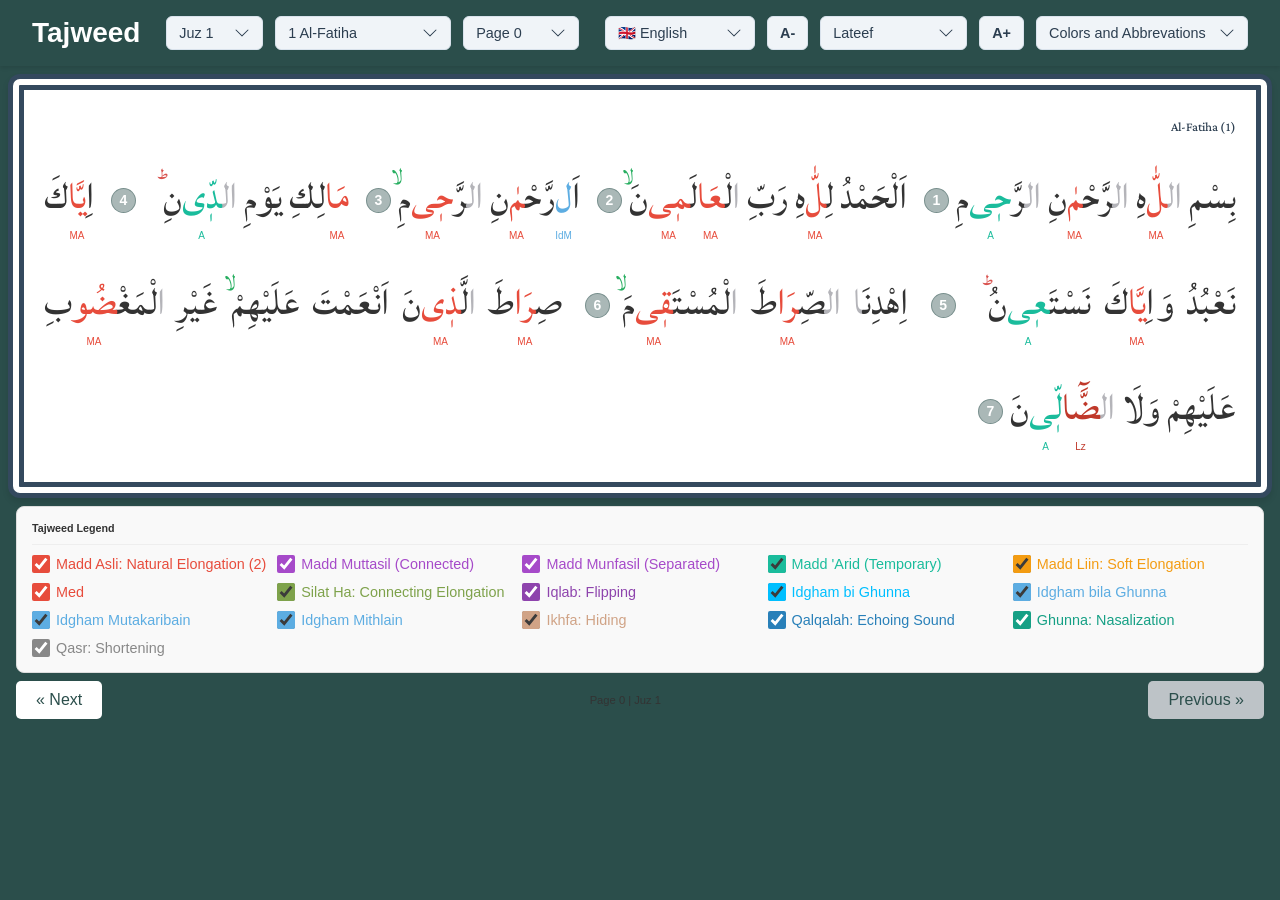
==== commit acd7d01c: "init" ====
--- a/i.html
+++ b/i.html
@@ -4,6 +4,8 @@
     <meta charset="UTF-8">
     <meta name="viewport" content="width=device-width, initial-scale=1.0">
     <title>Quran</title>
+    <link rel="icon" type="image/png" href="favicon.png">
+    <link rel="shortcut icon" href="favicon.png" type="image/png">
     <link rel="stylesheet" href="style.css">
     <link rel="preconnect" href="https://fonts.googleapis.com">
     <link rel="preconnect" href="https://fonts.gstatic.com" crossorigin>
--- a/style.css
+++ b/style.css
@@ -17,10 +17,10 @@
     justify-content: space-between;
     align-items: center;
     padding: 1rem 2rem;
-    background-color: #ffffff;
+    background-color: #2b4e4b;
     color: #2c3e50;
     box-shadow: 0 2px 4px rgba(0, 0, 0, 0.1);
-    position: sticky;
+    position: relative; /* Changed from sticky to relative */
     top: 0;
     z-index: 1000;
     flex-wrap: wrap; /* For responsiveness */
@@ -30,7 +30,7 @@
 .navbar .logo {
     font-size: 1.75rem;
     font-weight: 700;
-    color: #2c3e50;
+    color: #fff;
 }
 
 .navbar nav,
@@ -85,32 +85,33 @@
 
 /* Main Container */
 .container {
-    max-width: 1000px;
-    margin: 2rem auto;
-    padding: 0 20px;
+    max-width: 100%;
+    margin: .5rem;
+    padding: 0;
 }
 
 /* Quran Text Styling */
 .quran-text {
     background: white;
-    padding: 40px;
+    padding: 20px;
     border-radius: 12px;
     box-shadow: 0 4px 6px rgba(0, 0, 0, 0.1);
     direction: rtl; /* Right-to-left for Arabic */
     text-align: justify; /* Justify for continuous flow */
     min-height: 400px; /* Ensure a consistent height */
     border: 1rem #34495e double;
+    cursor: pointer;
 }
 
 .quran-content {
-    line-height: 2.5;
+    line-height: 2.2;
     /* Standard standard ligatures + contextual alternates */
     font-variant-ligatures: common-ligatures contextual;
 
     /* Force specific Arabic OpenType features */
     /* 'mkmk' = Mark to Mark positioning (CRITICAL for stacked diacritics) */
     /* 'ccmp' = Glyph Composition/Decomposition */
-    font-feature-settings: "kern" 1, "liga" 1, "calt" 1, "mkmk" 1, "ccmp" 1, "rlig" 1, "mark" 1;
+    font-feature-settings: "kern" 1, "liga" 1, "calt" 1, "mkmk" 1, "ccmp" 1, "rlig" 1, "mark" 1, "cv01" 1;
 
     /* Ensure the browser doesn't try to synthesize bold/italic, which breaks shaping */
     font-synthesis: none;
@@ -126,18 +127,51 @@
     -webkit-font-smoothing: antialiased;
 }
 
+.verse-text {
+    cursor: help;
+}
+
+.basmalah {
+    text-align: center;
+    margin-bottom: 10px;
+    width: 100%;
+}
+
+.sajdah-verse {
+    background-color: #effafa;
+}
+
+.verse-block {
+    display: inline;
+    border-radius: 6px;
+    cursor: pointer;
+    box-decoration-break: clone;
+    -webkit-box-decoration-break: clone;
+    transition: background-color 0.15s ease;
+}
+
+.verse-block.is-selected {
+    background-color: #fffde8;
+}
+
+.no-verses {
+    text-align: center;
+}
+
 .verse-number {
     display: inline-block;
-    font-size: 16px;
-    color: #2c3e50;
-    border: 1px solid #2c3e50;
+    background-color: #2b4e4b66;
+    color: white;
+    font-size: 14px;
+    border: 1px solid #2b4e4b66;
     border-radius: 50%;
-    min-width: 30px;
-    height: 30px;
+    min-width: 25px;
+    height: 25px;
     text-align: center;
-    line-height: 28px;
-    margin: 0 8px;
+    line-height: 23px;
+    margin: 0 0 0 10px;
     font-family: sans-serif;
+    font-weight: bold;
     vertical-align: middle;
 }
 
@@ -152,14 +186,14 @@
     display: flex;
     justify-content: space-between;
     align-items: center;
-    margin-top: 2rem;
+    margin: .5rem;
 }
 
 .pagination button {
     padding: 10px 20px;
     border: none;
-    background-color: #3498db;
-    color: white;
+    background-color: #fff;
+    color: #2b4e4b;
     border-radius: 5px;
     cursor: pointer;
     font-size: 1rem;
@@ -175,6 +209,66 @@
     font-size: 0.7rem;
 }
 
+/* Tajweed Legend */
+.legend-title {
+    margin-top: 0;
+    border-bottom: 1px solid #eee;
+    padding-bottom: 10px;
+    margin-bottom: 10px;
+}
+
+
+.legend-list {
+    list-style: none;
+    padding: 0;
+    margin: 0;
+    font-size: 0.9rem;
+    display: grid;
+    grid-template-columns: repeat(auto-fill, minmax(220px, 1fr));
+    gap: 10px;
+}
+
+.legend-item {
+    display: flex;
+    align-items: center;
+}
+
+.legend-item--toggle {
+    gap: 6px;
+}
+
+.legend-rule-toggle {
+    width: 18px;
+    height: 18px;
+    cursor: pointer;
+    flex-shrink: 0;
+    accent-color: currentColor;
+}
+
+.legend-swatch {
+    font-size: 2rem;
+    margin-right: 5px;
+}
+
+
+.legend-ghunna { color: #16a085; }
+.legend-madd-muttasil { color: #A64AC9; }
+.legend-madd-munfasil { color: #A64AC9; }
+.legend-madd-arid { color: #1ABC9C; }
+.legend-madd-liin { color: #F39C12; }
+.legend-silat-ha { color: #7ea24b; }
+.legend-madd-asli { color: #e74c3c; }
+.legend-qalqalah { color: #2980b9; }
+.legend-iqlab { color: #8e44ad; }
+.legend-idgham-ghunna { color: #00BFFF; }
+.legend-idgham-bila { color: #5DADE2; }
+.legend-idgham-mutakaribain { color: #5DADE2; }
+.legend-idgham-mithlain { color: #5DADE2; }
+.legend-ikhfa { color: #d0a386; }
+.legend-qasr { color: #888; }
+.legend-med { color: #e74c3c; }
+
+
 /* --- Tajweed Rule Colors --- */
 .tajweed-ghunna {
     color: #16a085; /* Green - Nasalization */
@@ -193,7 +287,7 @@
 }
 
 .tajweed-madd-munfasil {
-    color: #e290ab; /* Pink - Separated Elongation */
+    color: #A64AC9; /* Pink - Separated Elongation */
 }
 
 .tajweed-madd-arid {
@@ -241,7 +335,23 @@
 }
 
 .tajweed-qasr {
-    color: #b4b4b9;
+    color: #888;
+}
+
+.tajweed-med {
+    color: #e74c3c;
+}
+
+.tajweed-tashiil {
+    color: inherit;
+}
+
+.tajweed-sakta {
+    color: inherit;
+}
+
+.tajweed-ishmam {
+    color: inherit;
 }
 
 .tajweed-silat-ha {
@@ -256,40 +366,56 @@
 .waqf-sign {
     font-size: 0.75em;
     position: relative;
-    font-family: 'Amiri', 'Traditional Arabic', serif;
+    font-family: 'Scheherazade', 'Lateef', 'Traditional Arabic', serif;
 }
 
 /* Specific colors based on your legend */
-.waqf-lazim, .waqf-awla, .waqf-jaiz, .waqf-muanaqah {
+.waqf-lazim, .waqf-awla, .waqf-jaiz {
+    font-size: 1em;
+    position: relative;
     color: red; /* Stopping signs in Red */
+    margin: 0 15px 0 5px;
+    font-family: 'Scheherazade', 'Lateef', 'Traditional Arabic', serif;
+}
+
+ .waqf-muanaqah {
+    font-size: 1em;
+    position: relative;
+    color: red; /* Stopping signs in Red */
+    font-family: 'Scheherazade', 'Lateef', 'Traditional Arabic', serif;
+
 }
 
 .waqf-continue {
-    color: green; /* Sila (Better to continue) in Green */
-}
-
-.show-abbreviations {
-    opacity: 1;
+    font-size: 1em;
+    position: relative;
+    color: green; /* Stopping signs in Red */
+    font-family: 'Scheherazade', 'Lateef', 'Traditional Arabic', serif;
 }
 
 /* Specific colors for each waqf type */
 .waqf-lazim {
+    position: relative;
     color: #D9534F; /* Red - Mandatory Stop */
 }
 
 .waqf-jaiz {
+    position: relative;
     color: #D9534F; /* Red - Permissible Stop */
 }
 
 .waqf-continue {
+    position: relative;
     color: #27ae60; /* Green - Better to Continue */
 }
 
 .waqf-awla {
+    position: relative;
     color: #D9534F; /* Red - Better to Stop */
 }
 
 .waqf-muanaqah {
+    position: relative;
     color: #D9534F; /* Red - Stop at one spot */
 }
 
@@ -306,22 +432,21 @@
 
 [class^="tajweed-"]::after {
     position: absolute;
-    bottom: -5px; /* Position below the letter, accounting for descenders */
+    bottom: -15px; ; /* Position below the letter, accounting for descenders */
     left: 50%;
     transform: translateX(-50%);
-    font-size: .5rem;
+    font-size: 10px;
     font-family: sans-serif;
     font-weight: normal;
     opacity: 0;
     transition: opacity 0.3s ease;
     pointer-events: none;
-    line-height: 1;
     white-space: nowrap;
 }
 
 /* Show abbreviations when toggle is on */
 .show-abbreviations [class^="tajweed-"]::after {
-    opacity: 0.7;
+    opacity: 1;
 }
 
 /* Abbreviation content and colors matching their rules */
@@ -343,6 +468,10 @@
     --abbr-idgham-mithlain: "Idm";
     --abbr-ikhfa: "Ik";
     --abbr-qasr: "Qsr";
+    --abbr-med: "Med";
+    --abbr-tashiil: "Tashiil";
+    --abbr-sakta: "Sakta";
+    --abbr-ishmam: "Ishmam";
 }
 
 .tajweed-ghunna::after {
@@ -367,7 +496,7 @@
 
 .tajweed-madd-munfasil::after {
     content: var(--abbr-madd-munfasil);
-    color: #E91E63;
+    color: #A64AC9;
 }
 
 .tajweed-madd-arid::after {
@@ -432,6 +561,26 @@
 
 .tajweed-qasr::after {
     content: var(--abbr-qasr);
+    color: inherit;
+}
+
+.tajweed-med::after {
+    content: var(--abbr-med);
+    color: inherit;
+}
+
+.tajweed-tashiil::after {
+    content: var(--abbr-tashiil);
+    color: inherit;
+}
+
+.tajweed-sakta::after {
+    content: var(--abbr-sakta);
+    color: inherit;
+}
+
+.tajweed-ishmam::after {
+    content: var(--abbr-ishmam);
     color: inherit;
 }
 
@@ -456,7 +605,7 @@
 }
 
 #tajweed-legend {
-    margin-top: 20px;
+    margin: .5rem;
     padding: 15px;
     border: 1px solid #ddd;
     border-radius: 8px;
@@ -466,3 +615,7 @@
 .hidden-char {
     display: none;
 }
+
+.hidden-char::after {
+    display: none;
+}
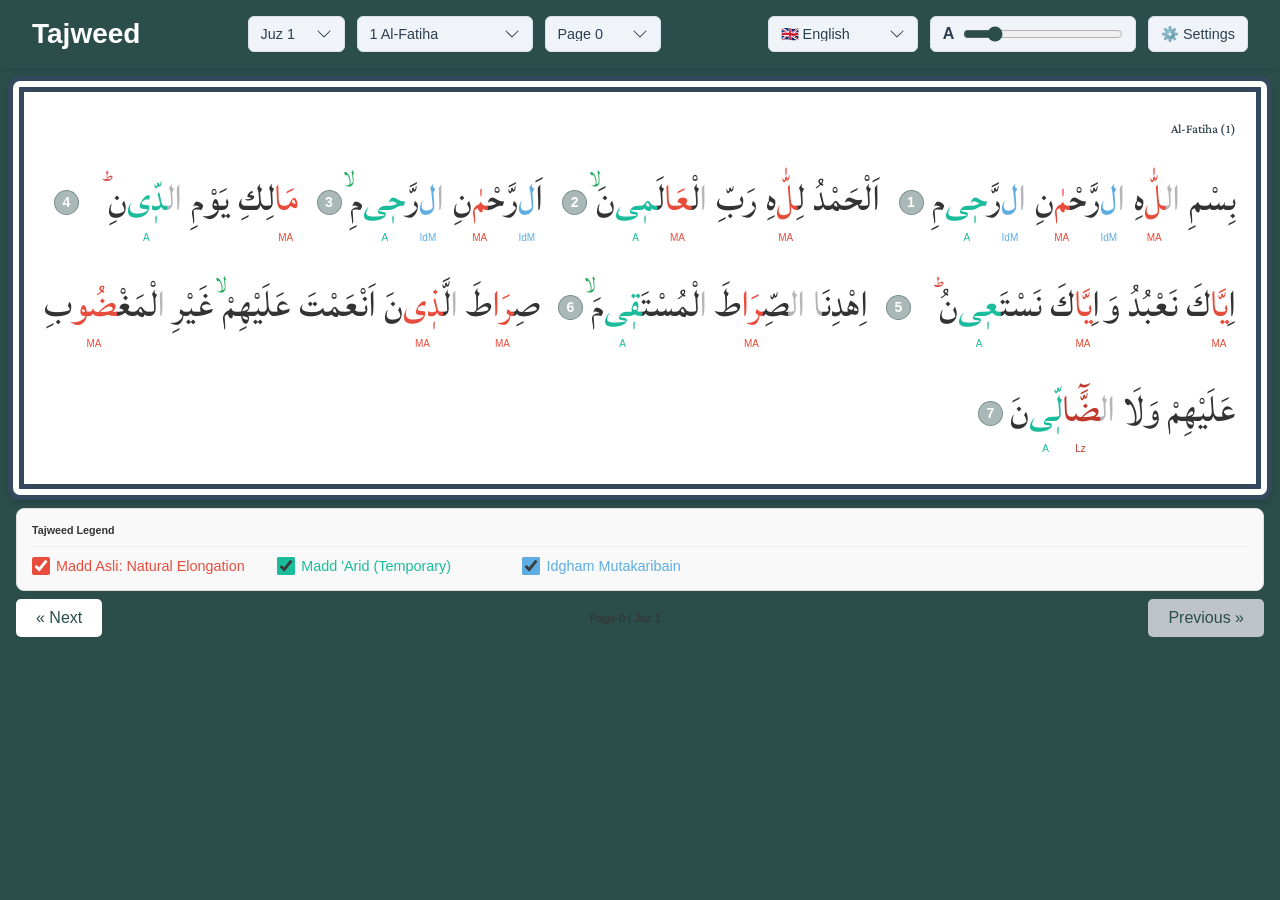
==== commit 641d719b: "Add Diyanet verse translation tooltips" ====
--- a/i.html
+++ b/i.html
@@ -39,6 +39,7 @@
 
 <script src="tr.js"></script>
 <script src="surahs.js"></script>
+<script src="tr.diyanet.js"></script>
 <script src="tajweed.js"></script>
 <script src="script.js"></script>
 </body>
--- a/style.css
+++ b/style.css
@@ -48,39 +48,194 @@
     color: #2c3e50;
     border: 1px solid #d9e2ec;
     border-radius: 6px;
+    box-sizing: border-box;
+    height: 36px;
     padding: 0.5rem 0.75rem;
     font-size: 0.9rem;
+    font-family: inherit;
+    line-height: 1;
+    cursor: pointer;
+    transition: background-color 0.2s ease, box-shadow 0.2s ease, border-color 0.2s ease;
+    -webkit-appearance: none;
+    -moz-appearance: none;
+    appearance: none;
+}
+
+.navbar button {
+    display: inline-flex;
+    align-items: center;
+    justify-content: center;
+    white-space: nowrap;
+}
+
+.navbar select {
+    background-image: url("data:image/svg+xml,%3Csvg xmlns='http://www.w3.org/2000/svg' width='16' height='16' fill='%232c3e50' viewBox='0 0 16 16'%3E%3Cpath fill-rule='evenodd' d='M1.646 4.646a.5.5 0 0 1 .708 0L8 10.293l5.646-5.647a.5.5 0 0 1 .708.708l-6 6a.5.5 0 0 1-.708 0l-6-6a.5.5 0 0 1 0-.708z'/%3E%3C/svg%3E");
+    background-repeat: no-repeat;
+    background-position: right 0.75rem center;
+    padding-right: 2.5rem; /* Make space for arrow */
+}
+
+.navbar select:hover,
+.navbar button:hover {
+    background-color: #e4e9f0;
+    border-color: #c8d3e0;
+}
+
+.navbar select:focus,
+.navbar button:focus {
+    outline: none;
+    box-shadow: 0 0 0 3px rgba(44, 62, 80, 0.2);
+    border-color: #3498db;
+}
+
+/* Specific button styles */
+.font-size-controls {
+    display: inline-grid;
+    grid-template-columns: auto minmax(120px, 160px);
+    align-items: center;
+    gap: 0.55rem;
+    border: 1px solid #d9e2ec;
+    border-radius: 6px;
+    box-sizing: border-box;
+    height: 36px;
+    padding: 0 0.75rem;
+    background-color: #f0f4f8;
+}
+
+.font-size-label {
+    color: #2c3e50;
+    font-size: 1rem;
+    font-weight: 700;
+    line-height: 1;
+}
+
+.font-size-slider {
+    width: 100%;
+    min-width: 0;
+    accent-color: #2b4e4b;
+    cursor: pointer;
+}
+
+.font-size-slider:focus {
+    outline: none;
+}
+
+.font-size-slider:focus-visible {
+    outline: 2px solid #3498db;
+    outline-offset: 3px;
+}
+
+.reader-settings-dialog {
+    position: fixed;
+    z-index: 2000;
+    width: min(420px, calc(100vw - 32px));
+    border-radius: 8px;
+    background: #fff;
+    color: #1f3432;
+    box-shadow: 0 18px 60px rgba(0, 0, 0, 0.28);
+}
+
+.reader-settings-dialog[hidden] {
+    display: none;
+}
+
+.reader-settings-panel {
+    display: grid;
+    gap: 18px;
+    padding: 18px;
+}
+
+.reader-settings-header {
+    display: flex;
+    align-items: center;
+    justify-content: space-between;
+    gap: 12px;
+}
+
+.reader-settings-header h2 {
+    font-size: 1.15rem;
+    line-height: 1.2;
+}
+
+.reader-settings-control {
+    display: grid;
+    gap: 8px;
+}
+
+.reader-settings-control label {
+    font-weight: 700;
+}
+
+.reader-settings-dialog select {
+    width: 100%;
+    background-color: #f0f4f8;
+    color: #2c3e50;
+    border: 1px solid #d9e2ec;
+    border-radius: 6px;
+    padding: 0.5rem 2.5rem 0.5rem 0.75rem;
+    font-size: 0.95rem;
     font-family: inherit;
     cursor: pointer;
     transition: background-color 0.2s ease, box-shadow 0.2s ease, border-color 0.2s ease;
     -webkit-appearance: none;
     -moz-appearance: none;
     appearance: none;
-}
-
-.navbar select {
     background-image: url("data:image/svg+xml,%3Csvg xmlns='http://www.w3.org/2000/svg' width='16' height='16' fill='%232c3e50' viewBox='0 0 16 16'%3E%3Cpath fill-rule='evenodd' d='M1.646 4.646a.5.5 0 0 1 .708 0L8 10.293l5.646-5.647a.5.5 0 0 1 .708.708l-6 6a.5.5 0 0 1-.708 0l-6-6a.5.5 0 0 1 0-.708z'/%3E%3C/svg%3E");
     background-repeat: no-repeat;
     background-position: right 0.75rem center;
-    padding-right: 2.5rem; /* Make space for arrow */
-}
-
-.navbar select:hover,
-.navbar button:hover {
+}
+
+.reader-settings-dialog select:hover {
     background-color: #e4e9f0;
     border-color: #c8d3e0;
 }
 
-.navbar select:focus,
-.navbar button:focus {
+.reader-settings-dialog select:focus {
     outline: none;
     box-shadow: 0 0 0 3px rgba(44, 62, 80, 0.2);
     border-color: #3498db;
 }
 
-/* Specific button styles */
-.navbar button {
-    font-weight: 600;
+.dialog-close-button {
+    width: 34px;
+    height: 34px;
+    border: 1px solid #d9e2ec;
+    border-radius: 6px;
+    background: #f0f4f8;
+    color: #1f3432;
+    cursor: pointer;
+    font-size: 1.25rem;
+    line-height: 1;
+}
+
+.reader-settings-dialog fieldset {
+    display: grid;
+    gap: 10px;
+    border: 1px solid #d9e2ec;
+    border-radius: 8px;
+    padding: 12px;
+}
+
+.reader-settings-dialog fieldset[hidden] {
+    display: none;
+}
+
+.reader-settings-dialog legend {
+    padding: 0 6px;
+    font-weight: 700;
+}
+
+.reader-settings-dialog label {
+    display: flex;
+    align-items: center;
+    gap: 10px;
+    font-size: 0.95rem;
+}
+
+.reader-settings-dialog input[type="checkbox"] {
+    width: 18px;
+    height: 18px;
+    accent-color: #2b4e4b;
 }
 
 /* Main Container */
@@ -127,8 +282,67 @@
     -webkit-font-smoothing: antialiased;
 }
 
+.quran-text.compact-line-height .quran-content {
+    line-height: 1.85;
+}
+
 .verse-text {
     cursor: help;
+}
+
+.quran-word {
+    position: relative;
+    display: inline-block;
+    cursor: help;
+    border-radius: 4px;
+    transition: background-color 0.15s ease;
+}
+
+.quran-word:hover {
+    background-color: #fff7d1;
+}
+
+.quran-word::before {
+    content: attr(data-translation);
+    position: absolute;
+    left: 50%;
+    bottom: calc(80%);
+    transform: translateX(-50%);
+    z-index: 20;
+    width: max-content;
+    max-width: 220px;
+    padding: 6px 9px;
+    border-radius: 6px;
+    background-color: #1f3432;
+    color: #fff;
+    direction: ltr;
+    text-align: center;
+    white-space: pre-line;
+    font-family: 'Segoe UI', Tahoma, Geneva, Verdana, sans-serif;
+    font-size: 13px;
+    line-height: 1.25;
+    opacity: 0;
+    pointer-events: none;
+    transition: opacity 0.15s ease;
+}
+
+.quran-word::after {
+    content: "";
+    position: absolute;
+    left: 50%;
+    bottom: calc(80% - 12px);
+    transform: translateX(-50%);
+    z-index: 20;
+    border: 6px solid transparent;
+    border-top-color: #1f3432;
+    opacity: 0;
+    pointer-events: none;
+    transition: opacity 0.15s ease;
+}
+
+.quran-word:hover::before,
+.quran-word:hover::after {
+    opacity: 1;
 }
 
 .basmalah {
@@ -152,6 +366,49 @@
 
 .verse-block.is-selected {
     background-color: #fffde8;
+}
+
+.has-verse-translations .verse-block:focus {
+    outline: none;
+}
+
+.has-verse-translations .verse-block:focus-visible {
+    box-shadow: 0 0 0 2px rgba(43, 78, 75, 0.28);
+}
+
+.verse-translation-tooltip {
+    position: fixed;
+    z-index: 1500;
+    box-sizing: border-box;
+    width: max-content;
+    max-width: min(420px, calc(100vw - 32px));
+    padding: 0.65rem 0.75rem;
+    border: 1px solid rgba(43, 78, 75, 0.2);
+    border-radius: 6px;
+    background: #2b4e4b;
+    box-shadow: 0 12px 34px rgba(0, 0, 0, 0.22);
+    color: #fff;
+    direction: ltr;
+    font-family: system-ui, -apple-system, BlinkMacSystemFont, "Segoe UI", sans-serif;
+    font-size: 0.95rem;
+    line-height: 1.45;
+    opacity: 0;
+    pointer-events: none;
+    text-align: left;
+    transform: translateY(6px);
+    transition: opacity 1s ease, transform 1s ease, visibility 1s ease;
+    visibility: hidden;
+    white-space: normal;
+}
+
+.verse-translation-tooltip[hidden] {
+    display: none;
+}
+
+.verse-translation-tooltip.is-visible {
+    opacity: 0.8;
+    transform: translateY(0);
+    visibility: visible;
 }
 
 .no-verses {
@@ -612,6 +869,26 @@
     background-color: #f9f9f9;
 }
 
+#server-notice {
+    margin: 0.5rem;
+    padding: 10px 12px;
+    border-radius: 6px;
+    background-color: #fff3cd;
+    color: #5c4400;
+    font-size: 0.9rem;
+}
+
+#corpus-attribution {
+    margin: 0.25rem 0.5rem 0.75rem;
+    color: #dfecea;
+    font-size: 0.8rem;
+    text-align: right;
+}
+
+#corpus-attribution a {
+    color: #fff;
+}
+
 .hidden-char {
     display: none;
 }
